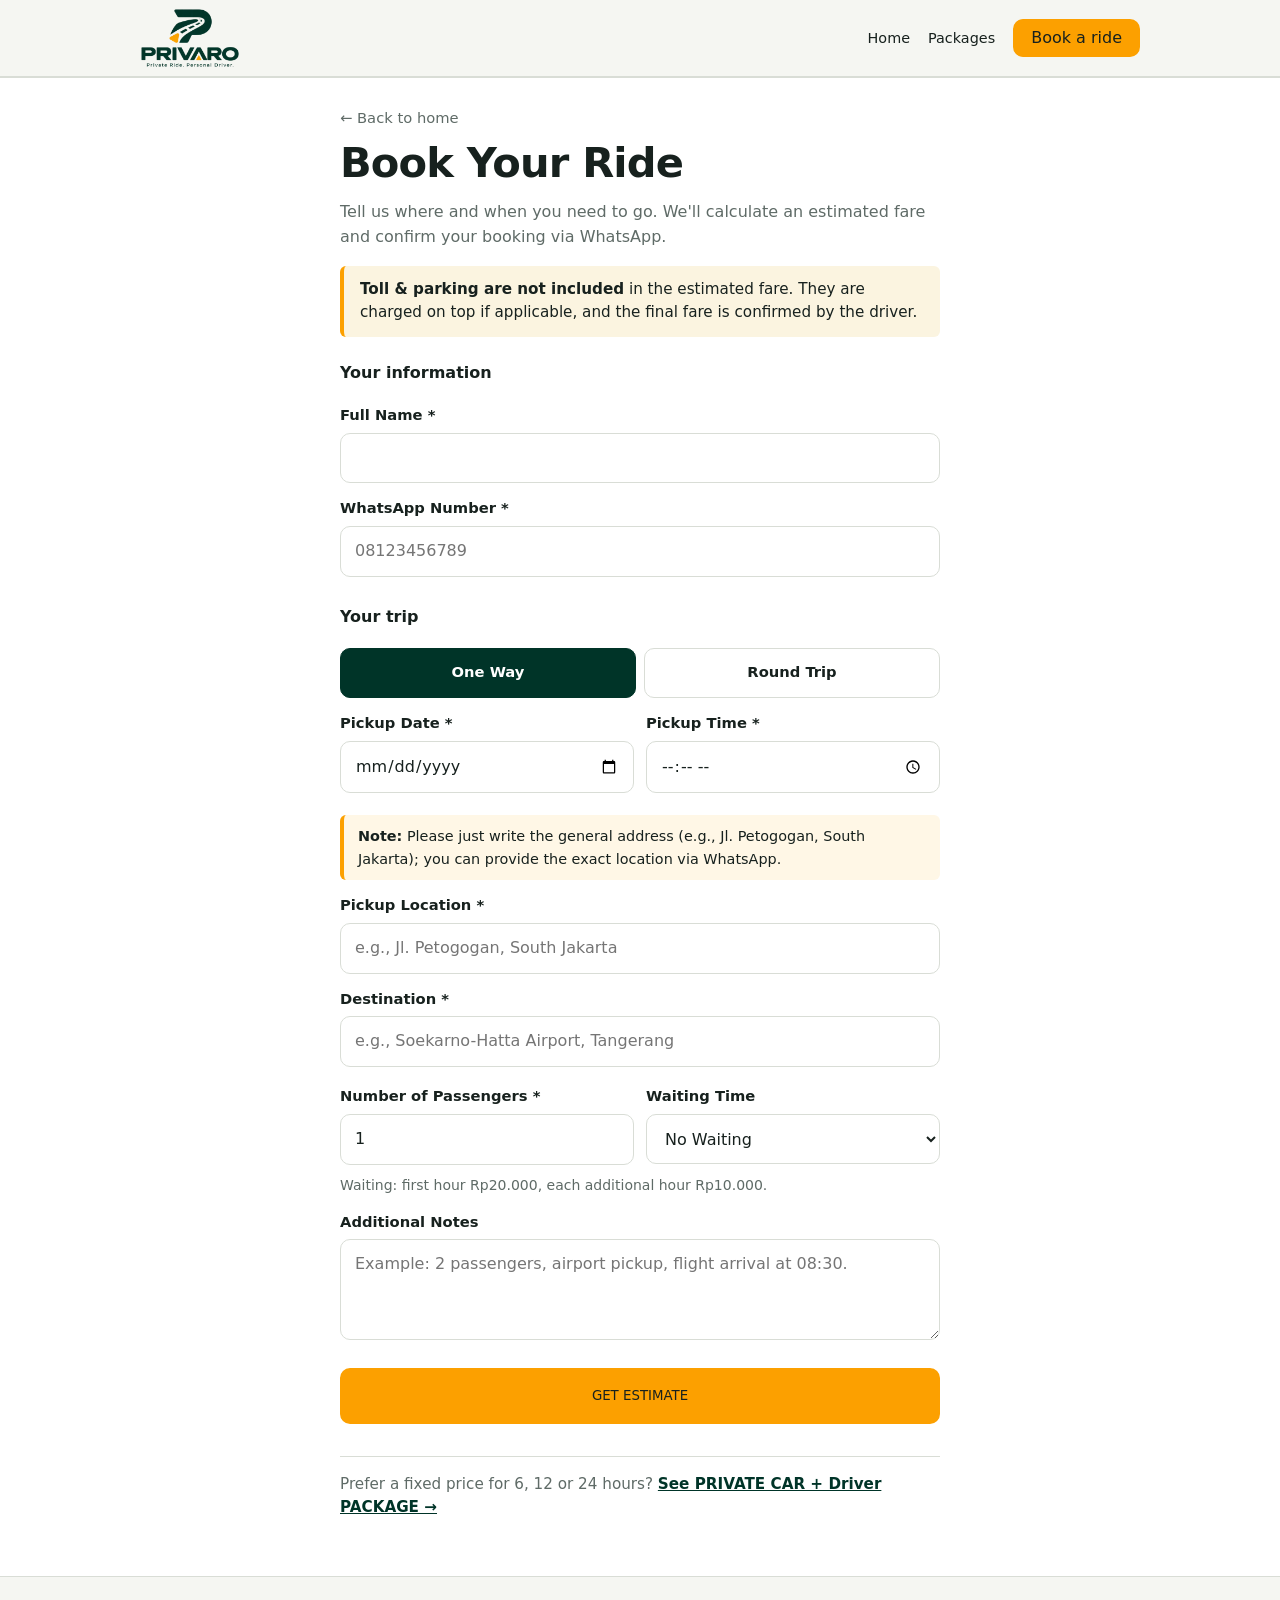
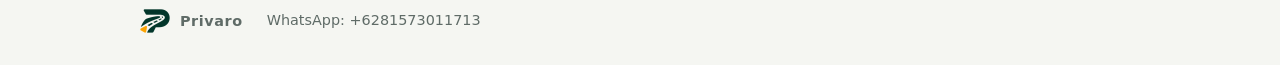
==== book.html @ 8ab069c6 "Add files via upload" ====
<!doctype html>
<html lang="en">
<head>
<meta charset="utf-8">
<meta name="viewport" content="width=device-width, initial-scale=1">
<meta name="referrer" content="strict-origin-when-cross-origin">
<title>Book Your Ride | Privaro</title>
<meta name="description" content="Book your private ride with Privaro. Enter pickup and destination, get an estimated fare, and confirm via WhatsApp.">
<meta property="og:title" content="Book Your Ride | Privaro">
<meta property="og:description" content="Book your private ride with Privaro. Enter pickup and destination, get an estimated fare, and confirm via WhatsApp.">
<meta property="og:image" content="assets/og.png">
<meta property="og:type" content="website">
<link rel="icon" href="favicon.png" type="image/png">
<link rel="apple-touch-icon" href="assets/apple-touch-icon.png">
<link rel="stylesheet" href="css/style.css">
</head>
<body>
<header class="top"><div class="wrap bar">
  <a class="brand" href="index.html" aria-label="Privaro, home"><img class="logo" src="assets/logo-header.webp" width="360" height="216" alt="Privaro. Private Ride. Personal Driver."></a>
  <nav aria-label="Main"><a href="index.html">Home</a><a href="package.html">Packages</a><a class="btn sm" href="book.html" aria-current="page">Book a ride</a></nav>
</div></header>
<main><section class="band pagesec"><div class="wrap narrow">
  <a class="back" href="index.html">&larr; Back to home</a>
  <h1 class="ph">Book Your Ride</h1>
  <p class="muted">Tell us where and when you need to go. We'll calculate an estimated fare and confirm your booking via WhatsApp.</p>
  <p class="callout"><b>Toll &amp; parking are not included</b> in the estimated fare. They are charged on top if applicable, and the final fare is confirmed by the driver.</p>
  <form id="bookingForm" novalidate>
    <fieldset><legend>Your information</legend>
      <label for="name">Full Name *</label><input id="name" autocomplete="name" aria-describedby="e-name"><p class="err" id="e-name" role="alert"></p>
      <label for="whatsapp">WhatsApp Number *</label><input id="whatsapp" type="tel" inputmode="tel" placeholder="08123456789" autocomplete="tel" aria-describedby="e-whatsapp"><p class="err" id="e-whatsapp" role="alert"></p>
    </fieldset>
    <fieldset><legend>Your trip</legend>
      <div class="seg" role="radiogroup" aria-label="Trip type *"><label><input type="radio" name="tripType" value="one-way" checked><span>One Way</span></label><label><input type="radio" name="tripType" value="round-trip"><span>Round Trip</span></label></div>
      <div class="two"><div><label for="date">Pickup Date *</label><input id="date" type="date" aria-describedby="e-date"><p class="err" id="e-date" role="alert"></p></div>
      <div><label for="time">Pickup Time *</label><input id="time" type="time" aria-describedby="e-time"><p class="err" id="e-time" role="alert"></p></div></div>
      <p class="locnote" id="h-loc"><b>Note:</b> Please just write the general address (e.g., Jl. Petogogan, South Jakarta); you can provide the exact location via WhatsApp.</p>
      <label for="pickup">Pickup Location *</label><input id="pickup" placeholder="e.g., Jl. Petogogan, South Jakarta" autocomplete="off" aria-describedby="h-loc e-pickup"><p class="err" id="e-pickup" role="alert"></p>
      <label for="destination">Destination *</label><input id="destination" placeholder="e.g., Soekarno-Hatta Airport, Tangerang" autocomplete="off" aria-describedby="h-loc e-destination"><p class="err" id="e-destination" role="alert"></p>
      <div class="two"><div><label for="passengers">Number of Passengers *</label><input id="passengers" type="number" min="1" value="1" inputmode="numeric" aria-describedby="e-passengers"><p class="err" id="e-passengers" role="alert"></p></div>
      <div><label for="waiting">Waiting Time</label><select id="waiting"><option value="0">No Waiting</option><option value="1">1 Hour</option><option value="2">2 Hours</option><option value="3">3 Hours</option><option value="4">4 Hours</option><option value="5">5 Hours</option><option value="6">6 Hours</option></select></div></div>
      <p class="hint" id="waitHint"></p>
      <label for="notes">Additional Notes</label><textarea id="notes" rows="3" maxlength="500" placeholder="Example: 2 passengers, airport pickup, flight arrival at 08:30."></textarea>
    </fieldset>
    <p class="err form" id="e-form" role="alert"></p>
    <button class="btn block" id="estimateBtn" type="submit">GET ESTIMATE</button>
  </form>

  <div id="result" hidden aria-live="polite">
    <div class="panel"><h3>Your estimate</h3><dl id="estimate"></dl>
      <p class="note" id="routeNote"></p>
      <p class="note strong">+ Toll &amp; parking (if applicable) are NOT included in this estimate.</p>
      <p class="note"><b>ESTIMATED PRICE.</b> Final fare may vary depending on actual route, tolls, parking fees, route changes, waiting time, and other trip conditions. Please confirm the final fare with the driver.</p></div>
    <div class="panel"><h3>Booking summary</h3><dl id="summary"></dl></div>
    <button class="btn block wa" id="sendBtn" type="button">SEND BOOKING TO WHATSAPP</button>
  </div>

  <p class="switch">Prefer a fixed price for 6, 12 or 24 hours? <a href="package.html">See PRIVATE CAR + Driver PACKAGE &rarr;</a></p>
</div></section></main>
<footer class="wrap foot"><b class="brand"><img class="mark" src="assets/mark.png" width="24" height="24" alt=""><span data-brand>Privaro</span></b><span id="fWa"></span><span id="fArea"></span><span id="fHours"></span></footer>
<script src="js/config.js"></script>
<script src="js/utils/validation.js"></script>
<script src="js/services/pricingService.js"></script>
<script src="js/services/googleRoutesProvider.js"></script>
<script src="js/services/osrmProvider.js"></script>
<script src="js/services/routingService.js"></script>
<script src="js/services/whatsappService.js"></script>
<script src="js/site.js"></script>
<script src="js/app.js"></script>
</body>
</html>
---- css/style.css ----
:root{--color-primary:#003428;--color-background:#F5F6F2;--color-surface:#FFFFFF;--color-text:#17211E;--color-muted:#5F6B67;--color-border:#D9DDD6;--color-accent:#FCA000;--color-success:#1F8A4C;--color-error:#B3261E;--r:10px}
*{box-sizing:border-box}html{scroll-behavior:smooth}
body{margin:0;background:var(--color-background);color:var(--color-text);font:16px/1.55 Inter,ui-sans-serif,system-ui,-apple-system,BlinkMacSystemFont,"Segoe UI",sans-serif}
.wrap{max-width:1040px;margin:0 auto;padding:0 20px}.narrow{max-width:640px}.sec{padding:56px 20px}
h1{font-size:clamp(2.4rem,8vw,4.6rem);line-height:1.02;letter-spacing:-.03em;margin:0 0 20px}h2{font-size:1.7rem;letter-spacing:-.02em;margin:0 0 16px}h3{margin:0 0 12px}
.muted,.hint,.note{color:var(--color-muted)}.hint,.note{font-size:.875rem;margin:6px 0}
a{color:inherit}:focus-visible{outline:3px solid var(--color-accent);outline-offset:2px}
.top{position:sticky;top:0;z-index:5;background:var(--color-background);border-bottom:1px solid var(--color-border)}
.bar{display:flex;align-items:center;justify-content:space-between;height:76px}.bar nav{display:flex;gap:18px;align-items:center}.bar nav a:not(.btn){text-decoration:none;font-size:.9rem}
.brand{font-weight:800;letter-spacing:.04em;text-decoration:none}
.hero{background:var(--color-primary);color:#F5F6F2;padding:72px 0 56px}.lead{max-width:34em;font-size:1.1rem;color:#C9D4CF}
.cta{display:flex;gap:12px;flex-wrap:wrap;margin:28px 0}
.trust{display:flex;flex-wrap:wrap;gap:8px 20px;list-style:none;padding:0;margin:0;font-size:.9rem;color:#C9D4CF}.trust li::before{content:"\2713";color:var(--color-accent);margin-right:6px}
.btn{display:inline-flex;align-items:center;justify-content:center;min-height:48px;padding:0 24px;border-radius:var(--r);border:2px solid var(--color-accent);background:var(--color-accent);color:#17211E;font:700 .95rem inherit;font-family:inherit;text-decoration:none;cursor:pointer;transition:transform .15s}
.btn:hover{transform:translateY(-1px)}.btn.sm{min-height:38px;padding:0 16px}.btn.ghost{background:transparent;color:inherit;border-color:currentColor}.btn.block{width:100%;min-height:56px;margin-top:16px}.btn.wa{background:var(--color-success);border-color:var(--color-success);color:#fff}.btn[disabled]{opacity:.6;cursor:wait}
.cards{display:grid;grid-template-columns:repeat(auto-fit,minmax(220px,1fr));gap:14px}
.card{text-align:left;background:var(--color-surface);border:1px solid var(--color-border);border-radius:var(--r);padding:22px;font:inherit;cursor:pointer;display:flex;flex-direction:column;gap:6px;transition:border-color .15s}.card:hover{border-color:var(--color-primary)}
.card svg{width:30px;height:30px;fill:var(--color-primary);margin-bottom:6px}.card span{color:var(--color-muted);font-size:.92rem}
.band{background:var(--color-surface);border-block:1px solid var(--color-border);padding:56px 0}.dark{background:var(--color-primary);color:#F5F6F2}.cta2{display:flex;justify-content:space-between;align-items:center;flex-wrap:wrap;gap:16px}.cta2 h2{margin:0}
fieldset{border:0;padding:0;margin:24px 0 0}legend{font-weight:700;padding:0;margin-bottom:4px}
label{display:block;font-weight:600;font-size:.92rem;margin:14px 0 6px}
input,select,textarea{width:100%;min-height:50px;padding:12px 14px;font:inherit;border:1.5px solid var(--color-border);border-radius:var(--r);background:#fff;color:inherit}textarea{min-height:90px}
input[aria-invalid=true],select[aria-invalid=true]{border-color:var(--color-error)}
.err{color:var(--color-error);font-size:.875rem;margin:4px 0 0;min-height:0}.err:not(:empty)::before{content:"\26A0\FE0E  "}
.two{display:grid;grid-template-columns:1fr 1fr;gap:12px}
.seg{display:grid;grid-template-columns:1fr 1fr;gap:8px;margin-top:14px}.seg label{margin:0}.seg input{position:absolute;opacity:0}
.seg span{display:flex;justify-content:center;align-items:center;min-height:50px;border:1.5px solid var(--color-border);border-radius:var(--r);cursor:pointer}
.seg input:checked+span{background:var(--color-primary);border-color:var(--color-primary);color:#fff;font-weight:700}.seg input:focus-visible+span{outline:3px solid var(--color-accent);outline-offset:2px}
.panel{background:var(--color-background);border:1px solid var(--color-border);border-radius:var(--r);padding:20px;margin-top:20px}
dl{margin:0}dl div{display:flex;justify-content:space-between;gap:16px;padding:7px 0;border-bottom:1px dashed var(--color-border)}dt{color:var(--color-muted)}dd{margin:0;text-align:right;font-weight:600;overflow-wrap:anywhere}dl .total dd{font-size:1.25rem}
.steps{list-style:none;padding:0;display:grid;grid-template-columns:repeat(auto-fit,minmax(220px,1fr));gap:20px}.steps li{display:flex;flex-direction:column;gap:6px;border-top:3px solid var(--color-accent);padding-top:12px}.steps span{color:var(--color-muted)}
details{border-bottom:1px solid var(--color-border);padding:14px 0}summary{cursor:pointer;font-weight:600}details p{color:var(--color-muted);margin:8px 0 0}
.foot{display:flex;flex-wrap:wrap;gap:8px 24px;padding:32px 20px;color:var(--color-muted);font-size:.9rem}.foot span:empty{display:none}
@media(max-width:560px){.bar nav a:not(.btn){display:none}.two{grid-template-columns:1fr}}
@media(prefers-reduced-motion:reduce){*{transition:none!important;scroll-behavior:auto!important}}
.callout{background:#FBF4E0;border-left:4px solid var(--color-accent);border-radius:6px;padding:12px 16px;margin:16px 0 0;font-size:.95rem}
.note.strong{color:var(--color-text);font-weight:600}
.vehicle{display:grid;grid-template-columns:1.3fr 1fr;gap:32px;align-items:center}
.vehicle img{width:100%;height:auto;border-radius:var(--r);display:block}
.vname{font-size:1.25rem;font-weight:700;margin:0 0 12px}
.specs{list-style:none;padding:0;margin:0 0 14px;display:flex;flex-wrap:wrap;gap:8px}
.specs li{border:1.5px solid var(--color-primary);border-radius:999px;padding:4px 14px;font-weight:600;font-size:.9rem}
@media(max-width:700px){.vehicle{grid-template-columns:1fr;gap:20px}}
.note.bad{color:var(--color-error);font-weight:600}
.brand{display:inline-flex;align-items:center;gap:10px}.brand .mark{height:32px;width:auto}.foot .brand .mark{height:24px}
.herogrid{display:grid;grid-template-columns:1.2fr .8fr;gap:40px;align-items:center}
.logo-card{background:#fff;border-radius:16px;padding:28px;box-shadow:0 12px 40px rgba(0,0,0,.25)}.logo-card img{width:100%;height:auto;display:block}
@media(max-width:760px){.herogrid{grid-template-columns:1fr}.logo-card{max-width:360px}}
.brand .logo{height:60px;width:auto;display:block}html{scroll-padding-top:84px}
@media(max-width:560px){.bar{height:64px}.brand .logo{height:50px}html{scroll-padding-top:72px}}
.debug{background:#111;color:#9fe3b0;font:12px/1.5 ui-monospace,Menlo,Consolas,monospace;padding:12px;border-radius:8px;white-space:pre-wrap;overflow-wrap:anywhere;margin:12px 0}
.locnote{background:#FFF7E6;border-left:4px solid var(--color-accent);border-radius:6px;padding:10px 14px;margin:18px 0 0;font-size:.9rem;color:var(--color-text)}
.pkg{background:var(--color-surface);border:1px solid var(--color-border);border-top:4px solid var(--color-accent);border-radius:var(--r);padding:22px;display:flex;flex-direction:column;gap:6px}
.pkg h3{margin:0;font-size:1.05rem}.pkg-price{font-size:1.9rem;font-weight:800;letter-spacing:-.02em;margin:4px 0 0;color:var(--color-primary)}.pkg-km{margin:0 0 12px;color:var(--color-muted);font-weight:600}.pkg .btn{margin-top:auto}
.pkgbook{margin:28px auto 0}#pkgSummary{margin:16px 0 0}
#packages.band{background:var(--color-background)}
.choices{display:grid;grid-template-columns:repeat(auto-fit,minmax(300px,1fr));gap:18px}
.choice{display:flex;flex-direction:column;gap:10px;background:var(--color-surface);border:2px solid var(--color-border);border-radius:14px;padding:28px;text-decoration:none;transition:border-color .15s,transform .15s}
.choice:hover,.choice:focus-visible{border-color:var(--color-primary);transform:translateY(-2px)}
.choice b{font-size:1.4rem;letter-spacing:-.01em}.choice span{color:var(--color-muted)}
.choice .tag{align-self:flex-start;background:var(--color-accent);color:#17211E;font-weight:700;font-size:.78rem;border-radius:999px;padding:3px 12px}
.choice .price{color:var(--color-primary);font-weight:800;font-size:1.3rem}.choice .sub{font-size:.9rem}
.choice .go{margin-top:auto;padding-top:8px;color:var(--color-primary);font-weight:700}
.card.info{cursor:default}.card.info:hover{border-color:var(--color-border)}
.pagesec{padding:28px 0 56px}.back{display:inline-block;margin:0 0 12px;font-size:.92rem;color:var(--color-muted);text-decoration:none}
.ph{font-size:clamp(1.8rem,5vw,2.6rem);margin:0 0 8px;letter-spacing:-.02em}
.switch{margin:32px 0 0;padding-top:16px;border-top:1px solid var(--color-border);font-size:.95rem;color:var(--color-muted)}.switch a{color:var(--color-primary);font-weight:700}
.bar nav a[aria-current]:not(.btn){font-weight:700}
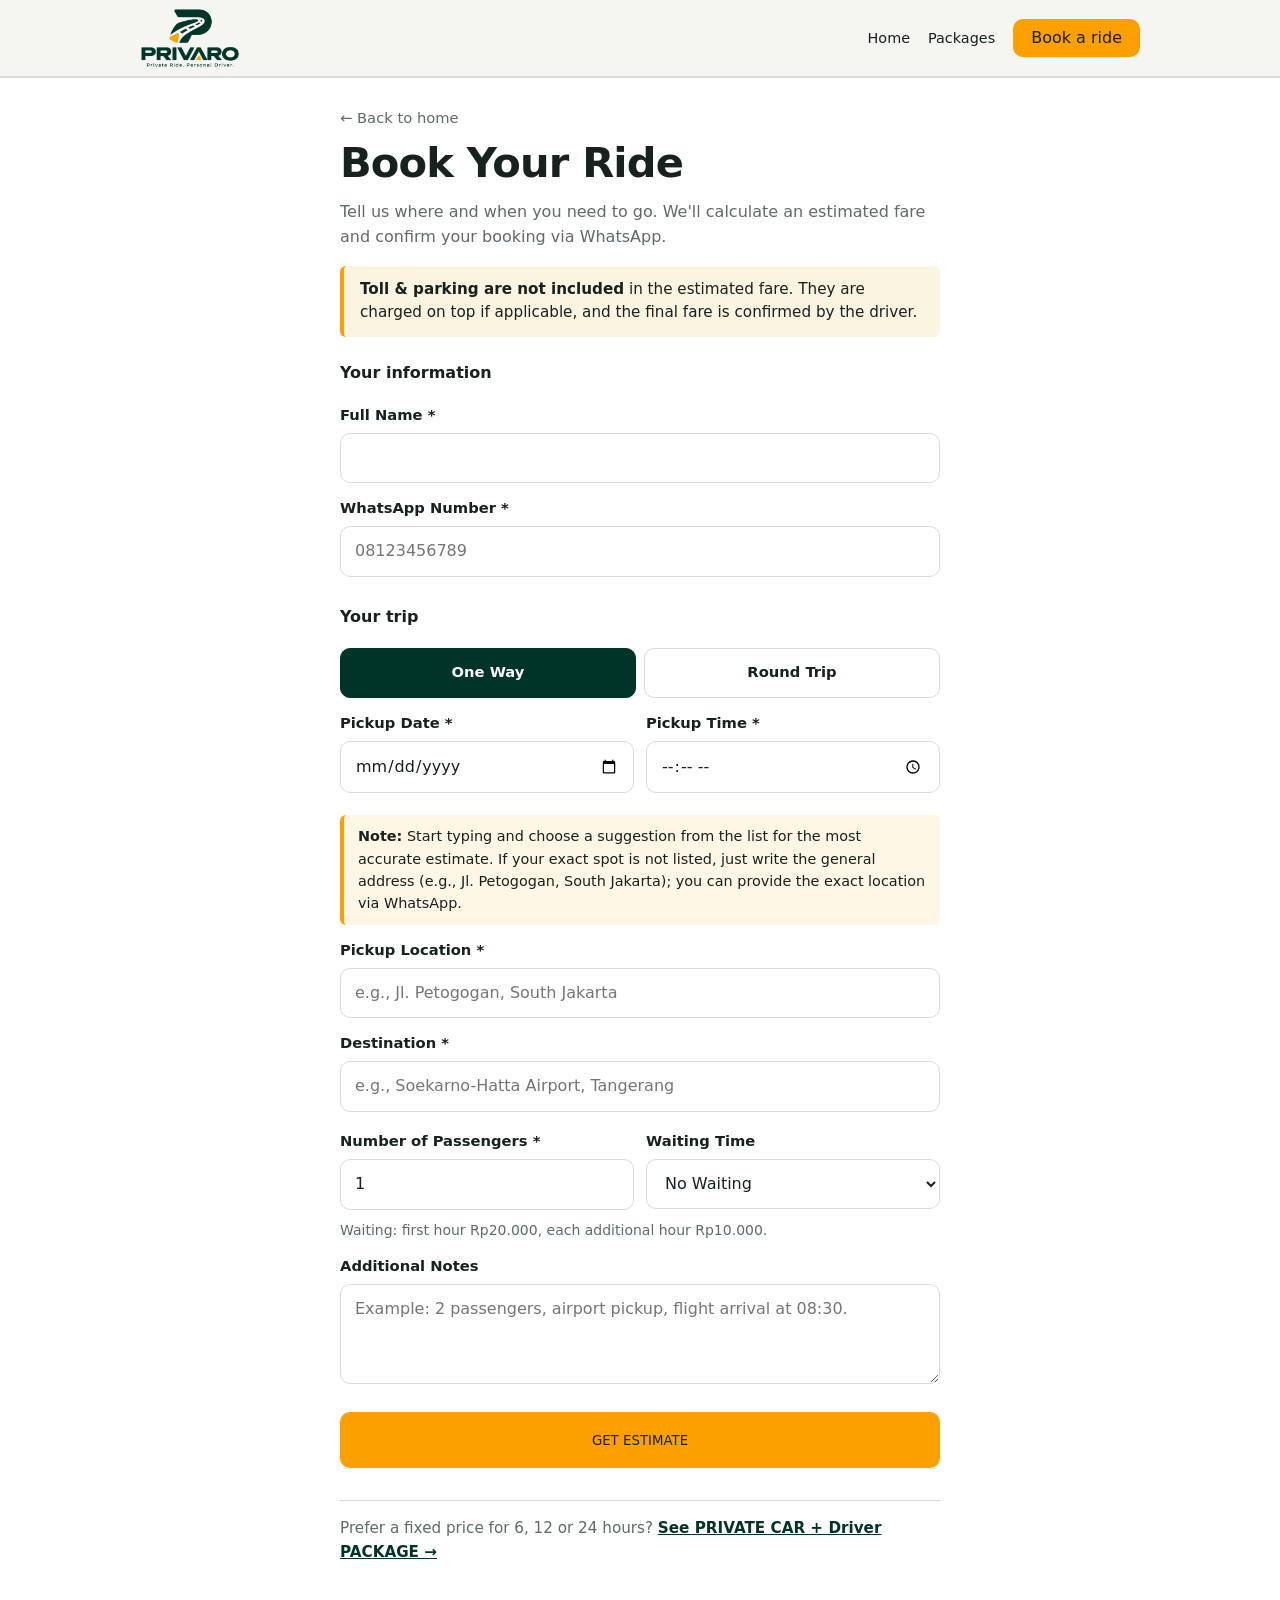
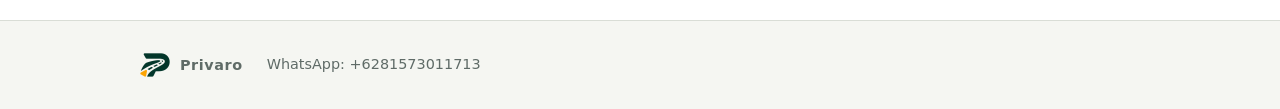
==== commit 1133050d: "Add files via upload" ====
--- a/book.html
+++ b/book.html
@@ -33,7 +33,7 @@
       <div class="seg" role="radiogroup" aria-label="Trip type *"><label><input type="radio" name="tripType" value="one-way" checked><span>One Way</span></label><label><input type="radio" name="tripType" value="round-trip"><span>Round Trip</span></label></div>
       <div class="two"><div><label for="date">Pickup Date *</label><input id="date" type="date" aria-describedby="e-date"><p class="err" id="e-date" role="alert"></p></div>
       <div><label for="time">Pickup Time *</label><input id="time" type="time" aria-describedby="e-time"><p class="err" id="e-time" role="alert"></p></div></div>
-      <p class="locnote" id="h-loc"><b>Note:</b> Please just write the general address (e.g., Jl. Petogogan, South Jakarta); you can provide the exact location via WhatsApp.</p>
+      <p class="locnote" id="h-loc"><b>Note:</b> Start typing and choose a suggestion from the list for the most accurate estimate. If your exact spot is not listed, just write the general address (e.g., Jl. Petogogan, South Jakarta); you can provide the exact location via WhatsApp.</p>
       <label for="pickup">Pickup Location *</label><input id="pickup" placeholder="e.g., Jl. Petogogan, South Jakarta" autocomplete="off" aria-describedby="h-loc e-pickup"><p class="err" id="e-pickup" role="alert"></p>
       <label for="destination">Destination *</label><input id="destination" placeholder="e.g., Soekarno-Hatta Airport, Tangerang" autocomplete="off" aria-describedby="h-loc e-destination"><p class="err" id="e-destination" role="alert"></p>
       <div class="two"><div><label for="passengers">Number of Passengers *</label><input id="passengers" type="number" min="1" value="1" inputmode="numeric" aria-describedby="e-passengers"><p class="err" id="e-passengers" role="alert"></p></div>
@@ -65,6 +65,8 @@
 <script src="js/services/routingService.js"></script>
 <script src="js/services/whatsappService.js"></script>
 <script src="js/site.js"></script>
+<script src="js/services/placesService.js"></script>
+<script src="js/components/autocomplete.js"></script>
 <script src="js/app.js"></script>
 </body>
 </html>
--- a/css/style.css
+++ b/css/style.css
@@ -66,3 +66,9 @@
 .ph{font-size:clamp(1.8rem,5vw,2.6rem);margin:0 0 8px;letter-spacing:-.02em}
 .switch{margin:32px 0 0;padding-top:16px;border-top:1px solid var(--color-border);font-size:.95rem;color:var(--color-muted)}.switch a{color:var(--color-primary);font-weight:700}
 .bar nav a[aria-current]:not(.btn){font-weight:700}
+.ac{position:relative}
+.ac-list{position:absolute;left:0;right:0;top:100%;z-index:20;margin:4px 0 0;padding:4px;list-style:none;background:#fff;border:1.5px solid var(--color-border);border-radius:var(--r);box-shadow:0 12px 30px rgba(0,0,0,.16);max-height:300px;overflow:auto}
+.ac-opt{padding:10px 12px;border-radius:8px;cursor:pointer}.ac-opt b{display:block;font-size:.95rem}.ac-opt span{display:block;font-size:.82rem;color:var(--color-muted)}
+.ac-opt[aria-selected=true],.ac-opt:hover{background:#E9F1EE}
+.ac-attr{padding:6px 12px;font-size:.72rem;color:var(--color-muted);text-align:right}
+.ac-status{margin:4px 0 0;font-size:.82rem;color:var(--color-muted)}.ac-status:empty{display:none}.ac-status.ok{color:var(--color-success)}
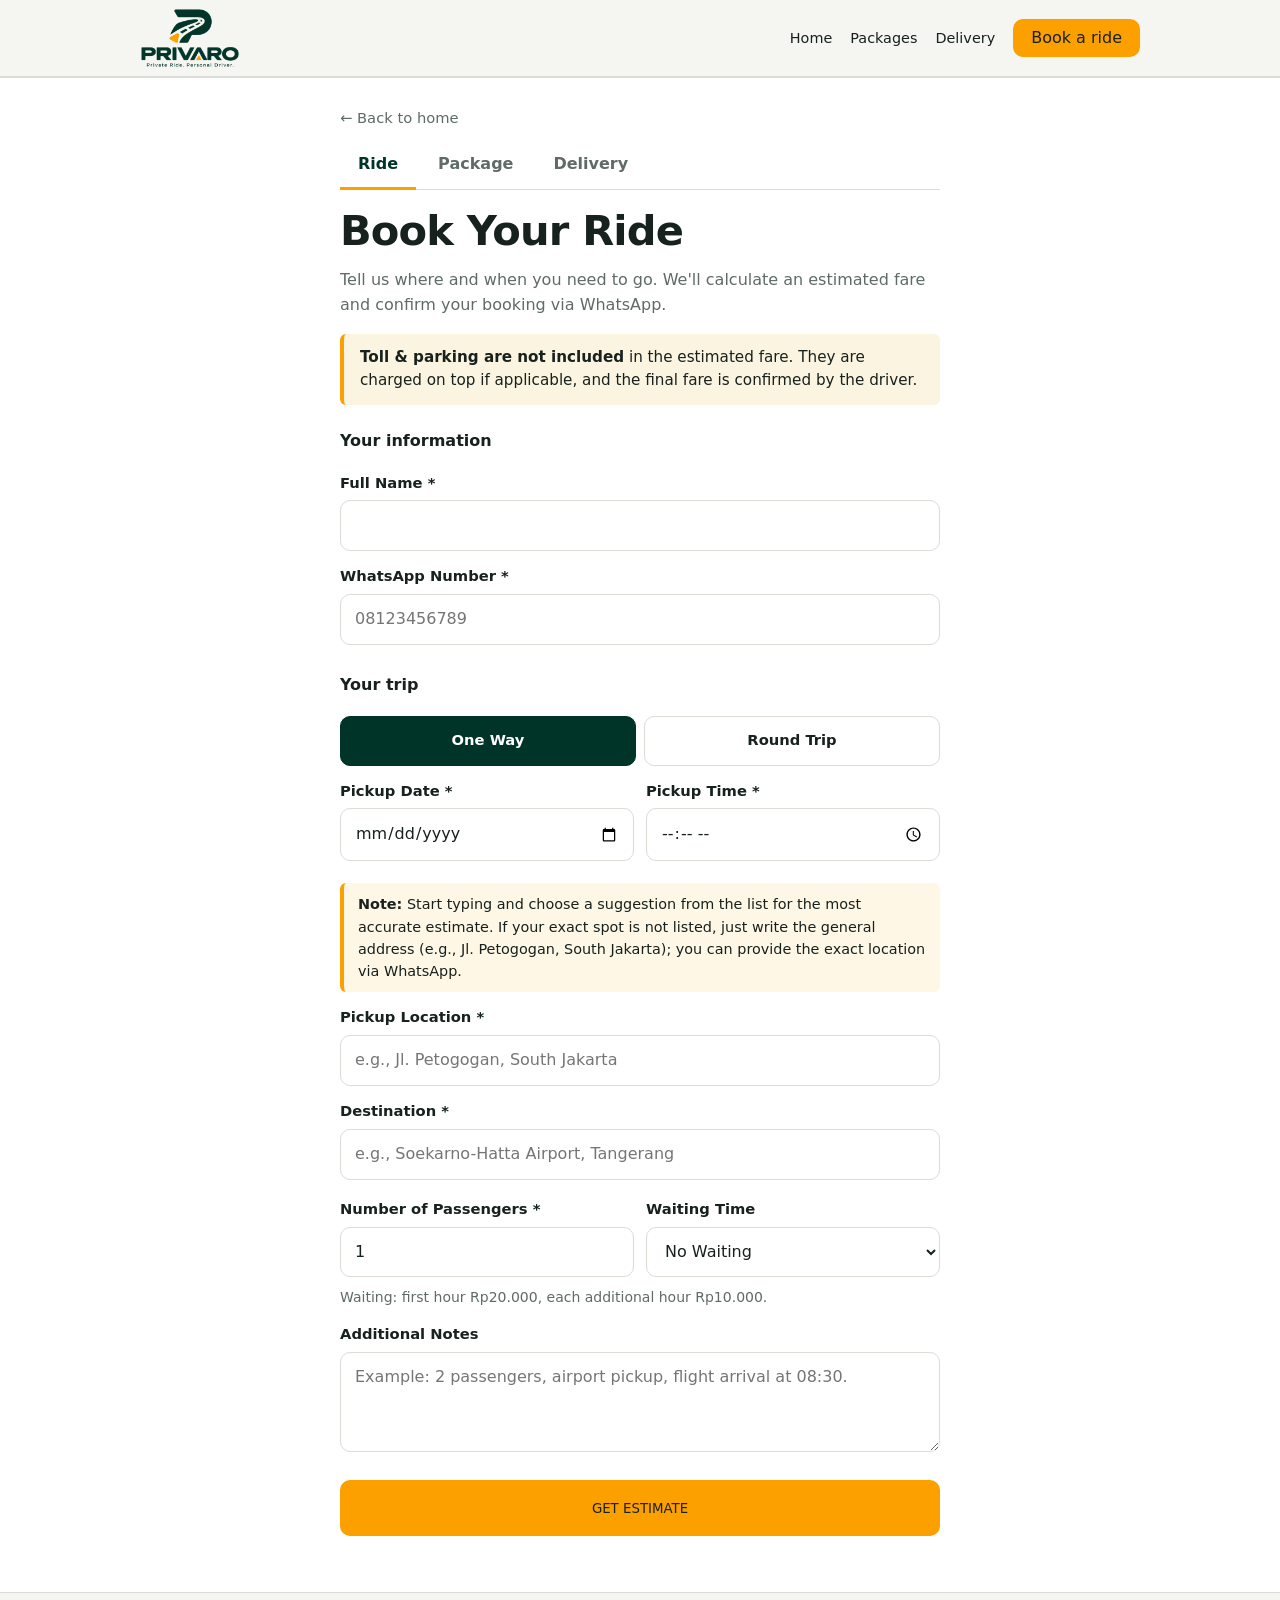
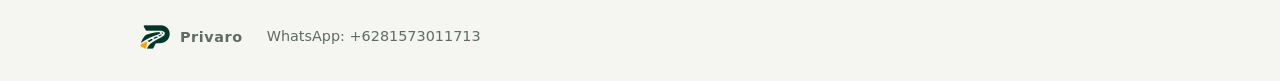
==== commit 475a732c: "Add files via upload" ====
--- a/book.html
+++ b/book.html
@@ -17,10 +17,11 @@
 <body>
 <header class="top"><div class="wrap bar">
   <a class="brand" href="index.html" aria-label="Privaro, home"><img class="logo" src="assets/logo-header.webp" width="360" height="216" alt="Privaro. Private Ride. Personal Driver."></a>
-  <nav aria-label="Main"><a href="index.html">Home</a><a href="package.html">Packages</a><a class="btn sm" href="book.html" aria-current="page">Book a ride</a></nav>
+  <nav aria-label="Main"><a href="index.html">Home</a><a href="package.html">Packages</a><a href="delivery.html">Delivery</a><a class="btn sm" href="book.html" aria-current="page">Book a ride</a></nav>
 </div></header>
 <main><section class="band pagesec"><div class="wrap narrow">
   <a class="back" href="index.html">&larr; Back to home</a>
+  <nav class="tabs" aria-label="Services"><a href="book.html" aria-current="page">Ride</a><a href="package.html">Package</a><a href="delivery.html">Delivery</a></nav>
   <h1 class="ph">Book Your Ride</h1>
   <p class="muted">Tell us where and when you need to go. We'll calculate an estimated fare and confirm your booking via WhatsApp.</p>
   <p class="callout"><b>Toll &amp; parking are not included</b> in the estimated fare. They are charged on top if applicable, and the final fare is confirmed by the driver.</p>
@@ -53,8 +54,6 @@
     <div class="panel"><h3>Booking summary</h3><dl id="summary"></dl></div>
     <button class="btn block wa" id="sendBtn" type="button">SEND BOOKING TO WHATSAPP</button>
   </div>
-
-  <p class="switch">Prefer a fixed price for 6, 12 or 24 hours? <a href="package.html">See PRIVATE CAR + Driver PACKAGE &rarr;</a></p>
 </div></section></main>
 <footer class="wrap foot"><b class="brand"><img class="mark" src="assets/mark.png" width="24" height="24" alt=""><span data-brand>Privaro</span></b><span id="fWa"></span><span id="fArea"></span><span id="fHours"></span></footer>
 <script src="js/config.js"></script>
--- a/css/style.css
+++ b/css/style.css
@@ -72,3 +72,20 @@
 .ac-opt[aria-selected=true],.ac-opt:hover{background:#E9F1EE}
 .ac-attr{padding:6px 12px;font-size:.72rem;color:var(--color-muted);text-align:right}
 .ac-status{margin:4px 0 0;font-size:.82rem;color:var(--color-muted)}.ac-status:empty{display:none}.ac-status.ok{color:var(--color-success)}
+.tabs{display:flex;gap:4px;margin:0 0 20px;border-bottom:1px solid var(--color-border)}
+.tabs a{padding:10px 18px;text-decoration:none;color:var(--color-muted);font-weight:600;border-bottom:3px solid transparent;margin-bottom:-1px}
+.tabs a[aria-current=page]{color:var(--color-primary);border-bottom-color:var(--color-accent);font-weight:800}
+.opts{display:grid;gap:10px;margin-top:8px}.opt{margin:0;font-weight:400;position:relative}.opt input{position:absolute;opacity:0}
+.opt span{display:flex;flex-direction:column;gap:2px;border:1.5px solid var(--color-border);border-radius:10px;padding:12px 14px;cursor:pointer;background:#fff}
+.opt small{color:var(--color-muted)}.opt em{font-style:normal;font-weight:700;color:var(--color-primary);font-size:.85rem}
+.opt input:checked+span{border-color:var(--color-primary);background:#E9F1EE}
+.opt input:focus-visible+span{outline:3px solid var(--color-accent);outline-offset:2px}
+details.plain{margin:14px 0 0;border:0;padding:0}details.plain summary{font-weight:600;font-size:.92rem;color:var(--color-primary)}details.plain ul{margin:8px 0 0;padding-left:20px;color:var(--color-muted);font-size:.9rem}
+.vehicles{display:grid;grid-template-columns:repeat(auto-fit,minmax(300px,1fr));gap:20px;margin-top:20px}
+.vcard{margin:0;background:var(--color-surface);border:1px solid var(--color-border);border-radius:14px;overflow:hidden}
+.vcard img{width:100%;height:auto;display:block}
+.vcard figcaption{display:flex;flex-direction:column;gap:6px;padding:18px 20px}.vcard figcaption b{font-size:1.2rem}.vcard figcaption span:not(.tag){color:var(--color-muted)}
+.vcard .tag{align-self:flex-start;background:var(--color-accent);color:#17211E;font-weight:700;font-size:.78rem;border-radius:999px;padding:3px 12px}
+.vstrip{display:flex;gap:16px;align-items:center;margin:0 0 16px;background:var(--color-background);border:1px solid var(--color-border);border-radius:12px;padding:10px}
+.vstrip img{width:150px;height:auto;border-radius:8px;flex:none}.vstrip div{display:flex;flex-direction:column;gap:2px}.vstrip span{color:var(--color-muted);font-size:.9rem}
+@media(max-width:480px){.vstrip{flex-direction:column;align-items:flex-start}.vstrip img{width:100%}}
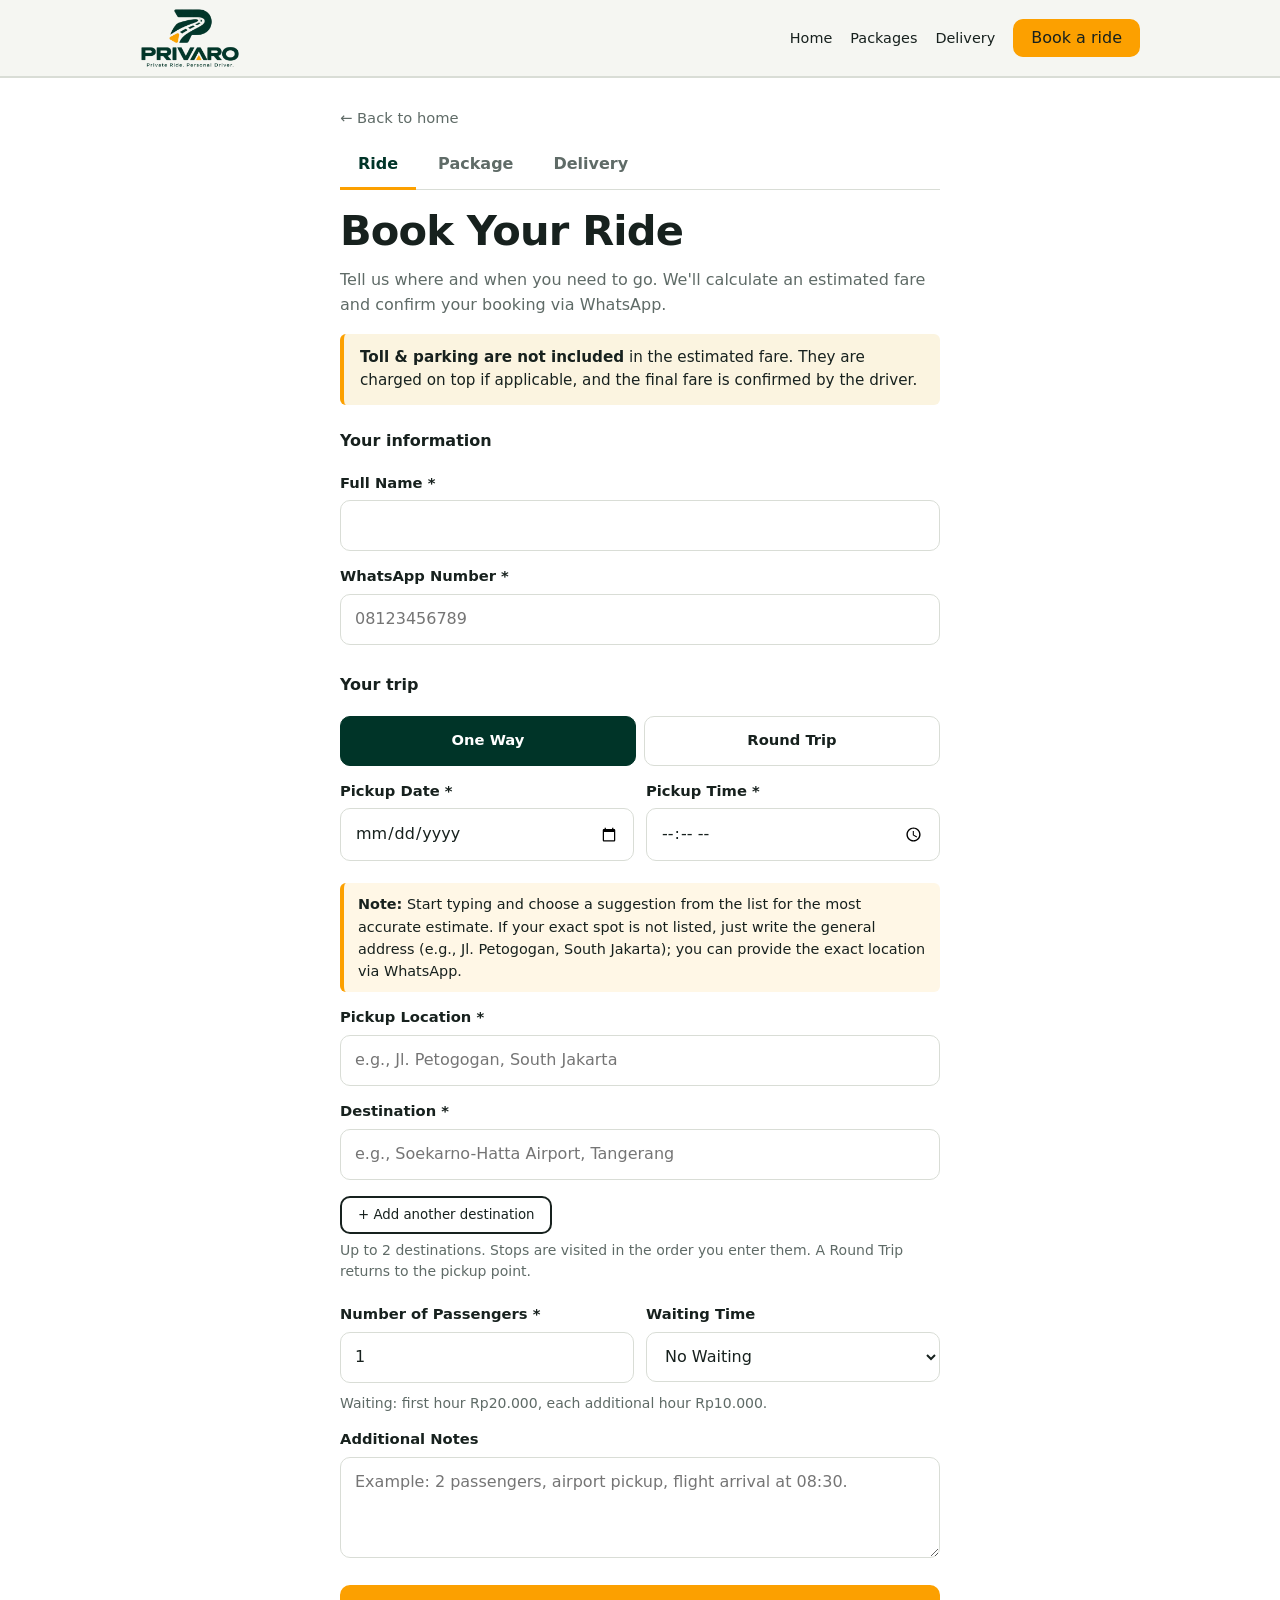
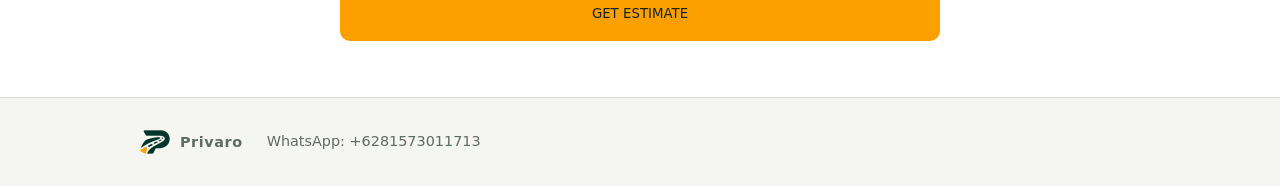
==== commit 8973d124: "Add files via upload" ====
--- a/book.html
+++ b/book.html
@@ -36,7 +36,13 @@
       <div><label for="time">Pickup Time *</label><input id="time" type="time" aria-describedby="e-time"><p class="err" id="e-time" role="alert"></p></div></div>
       <p class="locnote" id="h-loc"><b>Note:</b> Start typing and choose a suggestion from the list for the most accurate estimate. If your exact spot is not listed, just write the general address (e.g., Jl. Petogogan, South Jakarta); you can provide the exact location via WhatsApp.</p>
       <label for="pickup">Pickup Location *</label><input id="pickup" placeholder="e.g., Jl. Petogogan, South Jakarta" autocomplete="off" aria-describedby="h-loc e-pickup"><p class="err" id="e-pickup" role="alert"></p>
-      <label for="destination">Destination *</label><input id="destination" placeholder="e.g., Soekarno-Hatta Airport, Tangerang" autocomplete="off" aria-describedby="h-loc e-destination"><p class="err" id="e-destination" role="alert"></p>
+      <label for="destination" id="lbl-dest">Destination *</label><input id="destination" placeholder="e.g., Soekarno-Hatta Airport, Tangerang" autocomplete="off" aria-describedby="h-loc e-destination"><p class="err" id="e-destination" role="alert"></p>
+      <div id="stop2" hidden>
+        <label for="destination2">Destination 2 *</label><input id="destination2" placeholder="e.g., Grand Indonesia, Central Jakarta" autocomplete="off" aria-describedby="e-destination2"><p class="err" id="e-destination2" role="alert"></p>
+        <button type="button" class="linkbtn" id="removeStop">Remove destination 2</button>
+      </div>
+      <button type="button" class="btn ghost sm addstop" id="addStop" aria-controls="stop2" aria-expanded="false">+ Add another destination</button>
+      <p class="hint">Up to 2 destinations. Stops are visited in the order you enter them. A Round Trip returns to the pickup point.</p>
       <div class="two"><div><label for="passengers">Number of Passengers *</label><input id="passengers" type="number" min="1" value="1" inputmode="numeric" aria-describedby="e-passengers"><p class="err" id="e-passengers" role="alert"></p></div>
       <div><label for="waiting">Waiting Time</label><select id="waiting"><option value="0">No Waiting</option><option value="1">1 Hour</option><option value="2">2 Hours</option><option value="3">3 Hours</option><option value="4">4 Hours</option><option value="5">5 Hours</option><option value="6">6 Hours</option></select></div></div>
       <p class="hint" id="waitHint"></p>
--- a/css/style.css
+++ b/css/style.css
@@ -89,3 +89,4 @@
 .vstrip{display:flex;gap:16px;align-items:center;margin:0 0 16px;background:var(--color-background);border:1px solid var(--color-border);border-radius:12px;padding:10px}
 .vstrip img{width:150px;height:auto;border-radius:8px;flex:none}.vstrip div{display:flex;flex-direction:column;gap:2px}.vstrip span{color:var(--color-muted);font-size:.9rem}
 @media(max-width:480px){.vstrip{flex-direction:column;align-items:flex-start}.vstrip img{width:100%}}
+.addstop{margin-top:12px}.linkbtn{background:none;border:0;color:var(--color-muted);text-decoration:underline;cursor:pointer;padding:6px 0;font:inherit;font-size:.9rem}
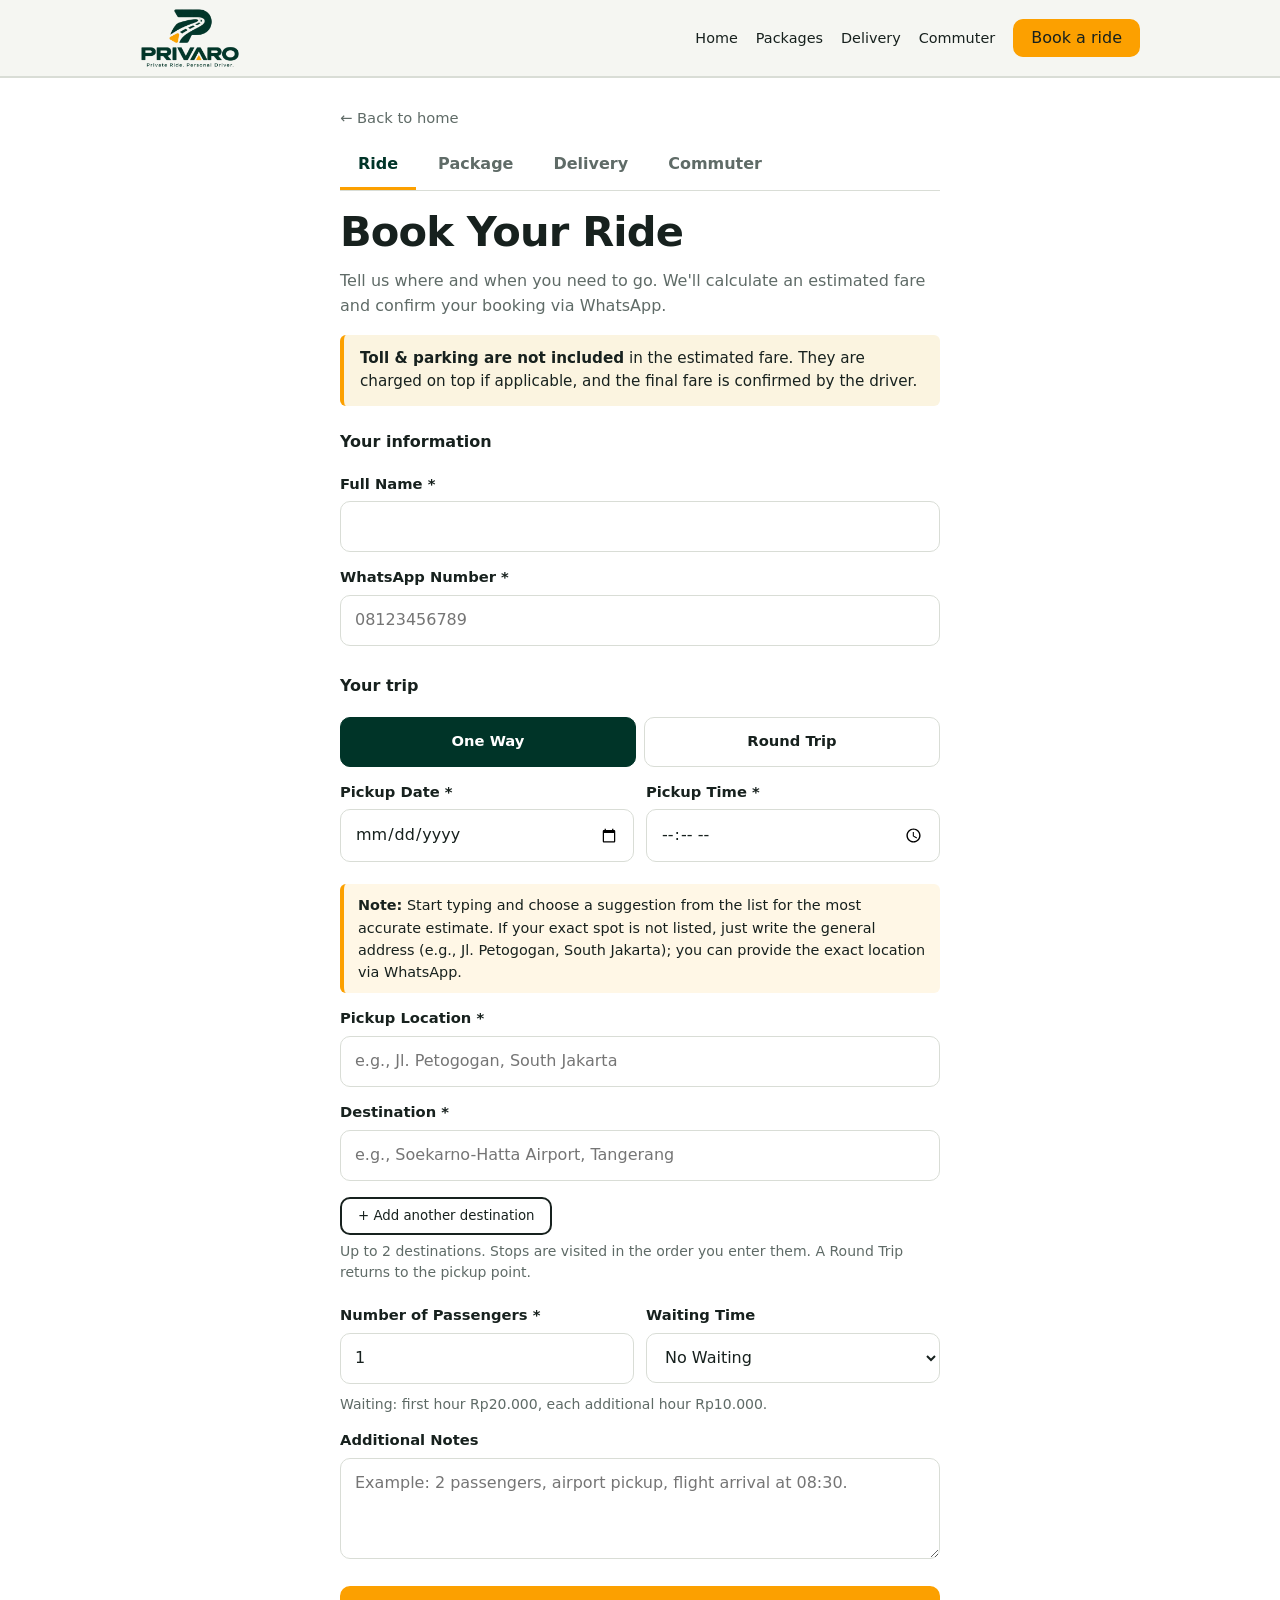
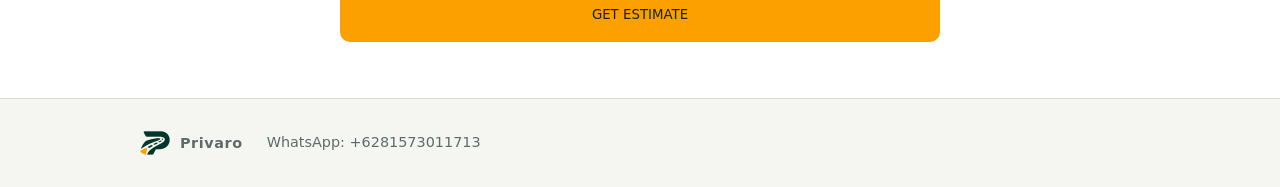
==== commit 2b426976: "Add files via upload" ====
--- a/book.html
+++ b/book.html
@@ -17,11 +17,11 @@
 <body>
 <header class="top"><div class="wrap bar">
   <a class="brand" href="index.html" aria-label="Privaro, home"><img class="logo" src="assets/logo-header.webp" width="360" height="216" alt="Privaro. Private Ride. Personal Driver."></a>
-  <nav aria-label="Main"><a href="index.html">Home</a><a href="package.html">Packages</a><a href="delivery.html">Delivery</a><a class="btn sm" href="book.html" aria-current="page">Book a ride</a></nav>
+  <nav aria-label="Main"><a href="index.html">Home</a><a href="package.html">Packages</a><a href="delivery.html">Delivery</a><a href="commuter.html">Commuter</a><a class="btn sm" href="book.html" aria-current="page">Book a ride</a></nav>
 </div></header>
 <main><section class="band pagesec"><div class="wrap narrow">
   <a class="back" href="index.html">&larr; Back to home</a>
-  <nav class="tabs" aria-label="Services"><a href="book.html" aria-current="page">Ride</a><a href="package.html">Package</a><a href="delivery.html">Delivery</a></nav>
+  <nav class="tabs" aria-label="Services"><a href="book.html" aria-current="page">Ride</a><a href="package.html">Package</a><a href="delivery.html">Delivery</a><a href="commuter.html">Commuter</a></nav>
   <h1 class="ph">Book Your Ride</h1>
   <p class="muted">Tell us where and when you need to go. We'll calculate an estimated fare and confirm your booking via WhatsApp.</p>
   <p class="callout"><b>Toll &amp; parking are not included</b> in the estimated fare. They are charged on top if applicable, and the final fare is confirmed by the driver.</p>
--- a/css/style.css
+++ b/css/style.css
@@ -90,3 +90,7 @@
 .vstrip img{width:150px;height:auto;border-radius:8px;flex:none}.vstrip div{display:flex;flex-direction:column;gap:2px}.vstrip span{color:var(--color-muted);font-size:.9rem}
 @media(max-width:480px){.vstrip{flex-direction:column;align-items:flex-start}.vstrip img{width:100%}}
 .addstop{margin-top:12px}.linkbtn{background:none;border:0;color:var(--color-muted);text-decoration:underline;cursor:pointer;padding:6px 0;font:inherit;font-size:.9rem}
+
+/* PRIVARO COMMUTER: tab layanan boleh digeser horizontal di layar sempit (4 tab tidak muat di HP) */
+.tabs{overflow-x:auto;overflow-y:hidden;padding-bottom:1px;scrollbar-width:none}.tabs::-webkit-scrollbar{display:none}.tabs a{flex:none;white-space:nowrap}
+.cmt .btn[disabled],.btn[aria-disabled=true]{opacity:.6;cursor:not-allowed;pointer-events:none}.cmt h3{margin:20px 0 12px}.cmt .pkg h3{margin:0}.cmt .pkg dl{margin:6px 0 12px;font-size:.92rem}
